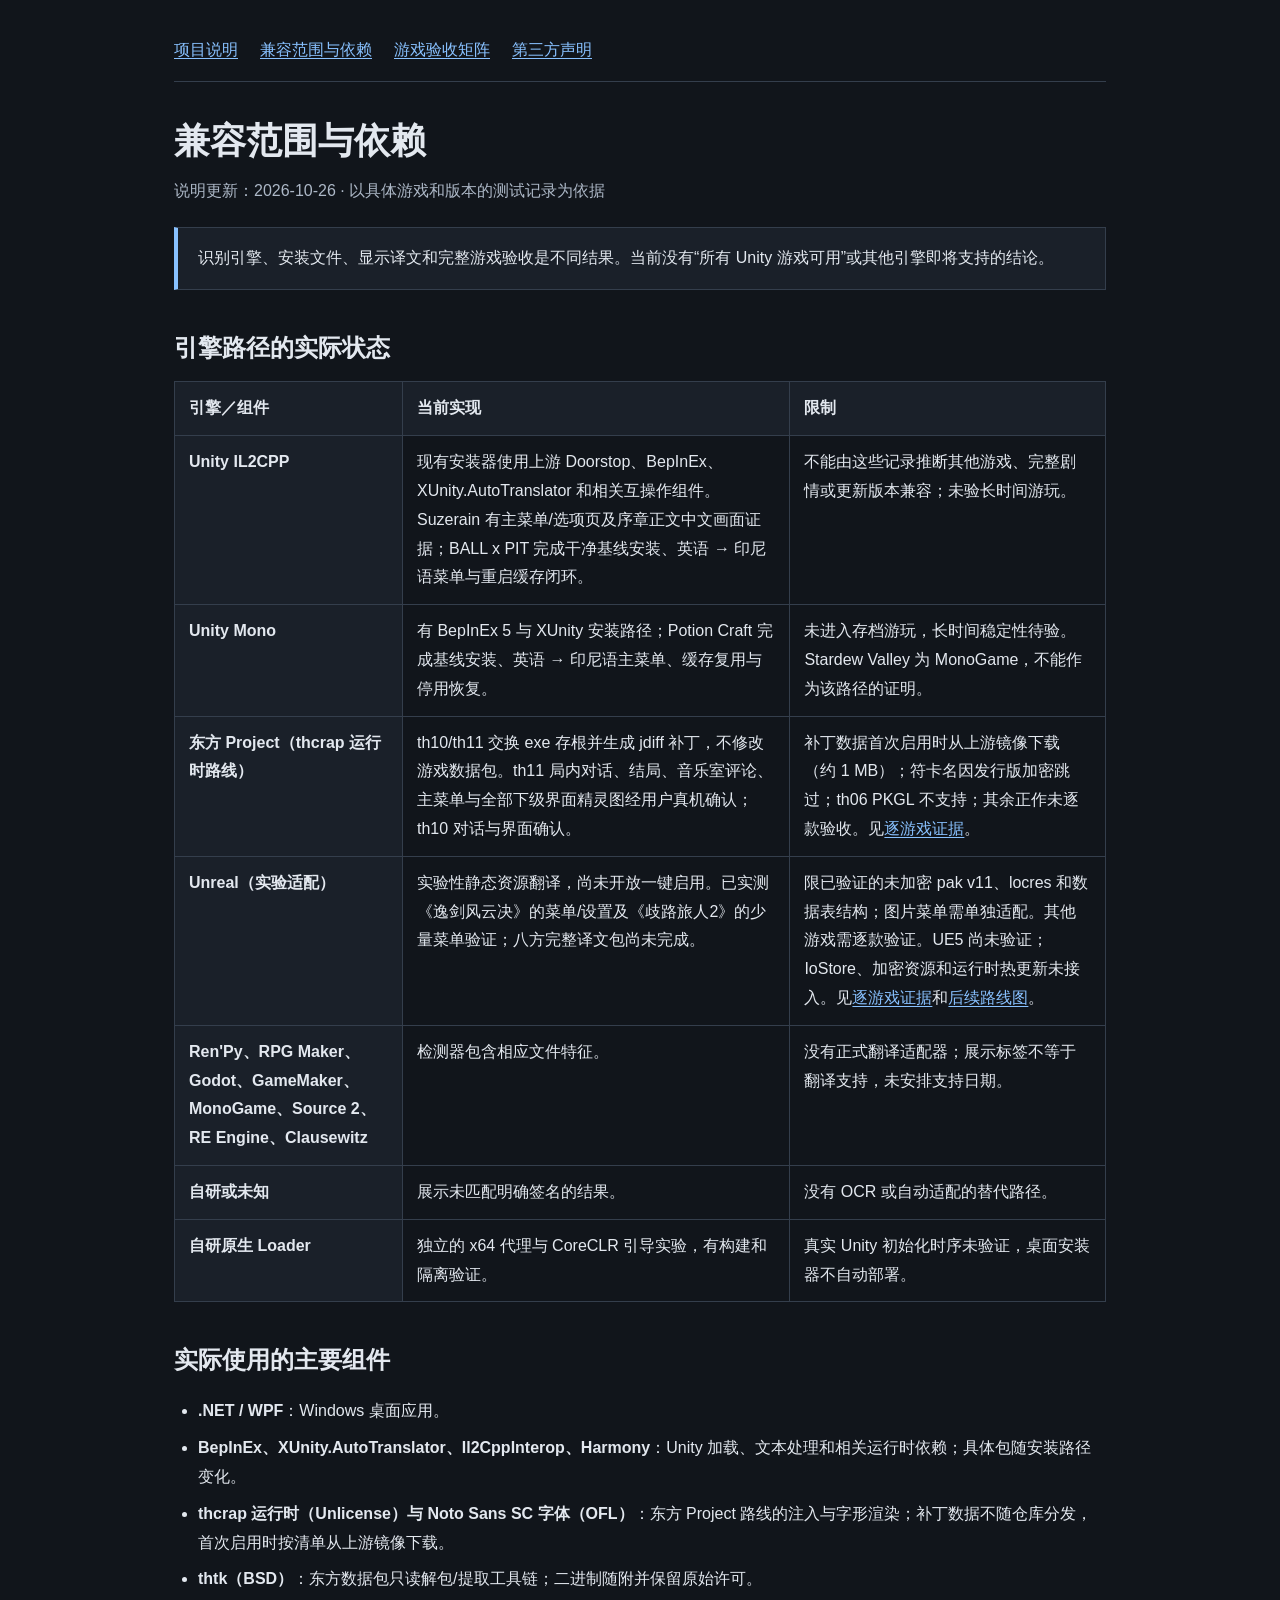
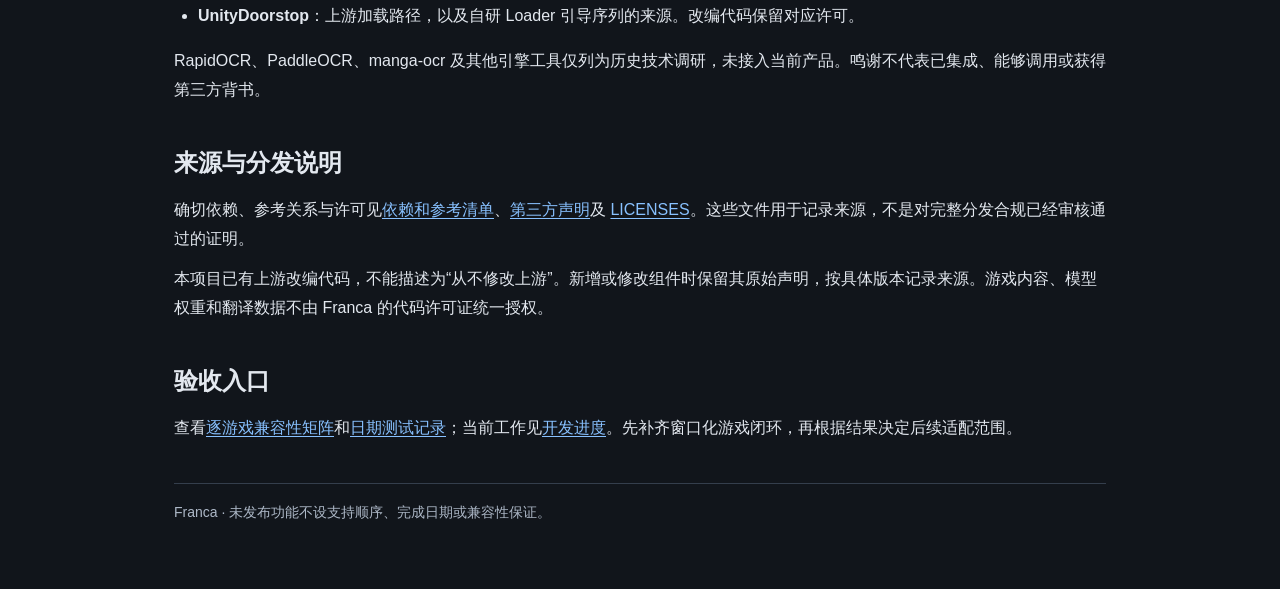
==== docs/site/engines.html @ fd07db06 "Franca v0.1 preview: game translation runtime (Unity / Touhou thcrap / Unreal experimental)" ====
<!DOCTYPE html>
<html lang="zh-CN">
<head><meta charset="UTF-8"><meta name="viewport" content="width=device-width, initial-scale=1.0"><title>Franca — 兼容范围与依赖</title><link rel="stylesheet" href="../site.css"></head>
<body><main>
<nav aria-label="文档导航"><a href="index.html">项目说明</a><a href="engines.html" aria-current="page">兼容范围与依赖</a><a href="../COMPATIBILITY.md">游戏验收矩阵</a><a href="../THIRD-PARTY-NOTICES.md">第三方声明</a></nav>
<header><h1>兼容范围与依赖</h1><p class="muted">说明更新：2026-10-26 · 以具体游戏和版本的测试记录为依据</p></header>
<div class="status">识别引擎、安装文件、显示译文和完整游戏验收是不同结果。当前没有“所有 Unity 游戏可用”或其他引擎即将支持的结论。</div>
<section><h2>引擎路径的实际状态</h2><div class="table-wrap"><table>
<thead><tr><th scope="col">引擎／组件</th><th scope="col">当前实现</th><th scope="col">限制</th></tr></thead><tbody>
<tr><th scope="row">Unity IL2CPP</th><td>现有安装器使用上游 Doorstop、BepInEx、XUnity.AutoTranslator 和相关互操作组件。Suzerain 有主菜单/选项页及序章正文中文画面证据；BALL x PIT 完成干净基线安装、英语 → 印尼语菜单与重启缓存闭环。</td><td>不能由这些记录推断其他游戏、完整剧情或更新版本兼容；未验长时间游玩。</td></tr>
<tr><th scope="row">Unity Mono</th><td>有 BepInEx 5 与 XUnity 安装路径；Potion Craft 完成基线安装、英语 → 印尼语主菜单、缓存复用与停用恢复。</td><td>未进入存档游玩，长时间稳定性待验。Stardew Valley 为 MonoGame，不能作为该路径的证明。</td></tr>
<tr><th scope="row">东方 Project（thcrap 运行时路线）</th><td>th10/th11 交换 exe 存根并生成 jdiff 补丁，不修改游戏数据包。th11 局内对话、结局、音乐室评论、主菜单与全部下级界面精灵图经用户真机确认；th10 对话与界面确认。</td><td>补丁数据首次启用时从上游镜像下载（约 1 MB）；符卡名因发行版加密跳过；th06 PKGL 不支持；其余正作未逐款验收。见<a href="../COMPATIBILITY.md">逐游戏证据</a>。</td></tr>
<tr><th scope="row">Unreal（实验适配）</th><td>实验性静态资源翻译，尚未开放一键启用。已实测《逸剑风云决》的菜单/设置及《歧路旅人2》的少量菜单验证；八方完整译文包尚未完成。</td><td>限已验证的未加密 pak v11、locres 和数据表结构；图片菜单需单独适配。其他游戏需逐款验证。UE5 尚未验证；IoStore、加密资源和运行时热更新未接入。见<a href="../COMPATIBILITY.md">逐游戏证据</a>和<a href="../UE-ADAPTATION-ROADMAP.md">后续路线图</a>。</td></tr>
<tr><th scope="row">Ren'Py、RPG Maker、Godot、GameMaker、MonoGame、Source 2、RE Engine、Clausewitz</th><td>检测器包含相应文件特征。</td><td>没有正式翻译适配器；展示标签不等于翻译支持，未安排支持日期。</td></tr>
<tr><th scope="row">自研或未知</th><td>展示未匹配明确签名的结果。</td><td>没有 OCR 或自动适配的替代路径。</td></tr>
<tr><th scope="row">自研原生 Loader</th><td>独立的 x64 代理与 CoreCLR 引导实验，有构建和隔离验证。</td><td>真实 Unity 初始化时序未验证，桌面安装器不自动部署。</td></tr>
</tbody></table></div></section>
<section><h2>实际使用的主要组件</h2><ul>
<li><strong>.NET / WPF</strong>：Windows 桌面应用。</li>
<li><strong>BepInEx、XUnity.AutoTranslator、Il2CppInterop、Harmony</strong>：Unity 加载、文本处理和相关运行时依赖；具体包随安装路径变化。</li>
<li><strong>thcrap 运行时（Unlicense）与 Noto Sans SC 字体（OFL）</strong>：东方 Project 路线的注入与字形渲染；补丁数据不随仓库分发，首次启用时按清单从上游镜像下载。</li>
<li><strong>thtk（BSD）</strong>：东方数据包只读解包/提取工具链；二进制随附并保留原始许可。</li>
<li><strong>UnityDoorstop</strong>：上游加载路径，以及自研 Loader 引导序列的来源。改编代码保留对应许可。</li>
</ul><p>RapidOCR、PaddleOCR、manga-ocr 及其他引擎工具仅列为历史技术调研，未接入当前产品。鸣谢不代表已集成、能够调用或获得第三方背书。</p></section>
<section><h2>来源与分发说明</h2><p>确切依赖、参考关系与许可见<a href="../OSS-INVENTORY.md">依赖和参考清单</a>、<a href="../THIRD-PARTY-NOTICES.md">第三方声明</a>及 <a href="../../LICENSES/">LICENSES</a>。这些文件用于记录来源，不是对完整分发合规已经审核通过的证明。</p><p>本项目已有上游改编代码，不能描述为“从不修改上游”。新增或修改组件时保留其原始声明，按具体版本记录来源。游戏内容、模型权重和翻译数据不由 Franca 的代码许可证统一授权。</p></section>
<section><h2>验收入口</h2><p>查看<a href="../COMPATIBILITY.md">逐游戏兼容性矩阵</a>和<a href="../../tests/README.md">日期测试记录</a>；当前工作见<a href="../DEVELOPMENT-PROGRESS.md">开发进度</a>。先补齐窗口化游戏闭环，再根据结果决定后续适配范围。</p></section>
<footer>Franca · 未发布功能不设支持顺序、完成日期或兼容性保证。</footer>
</main></body></html>
---- docs/site.css ----
:root{color-scheme:dark;--bg:#11151b;--panel:#1a2029;--line:#343e4c;--text:#e3e8ef;--muted:#adb8c7;--link:#88c1ff}*{box-sizing:border-box}body{margin:0;background:var(--bg);color:var(--text);font:16px/1.8 "Segoe UI","Microsoft YaHei",sans-serif}main{max-width:980px;margin:auto;padding:36px 24px 64px}nav{display:flex;flex-wrap:wrap;gap:8px 22px;border-bottom:1px solid var(--line);padding-bottom:16px}a{color:var(--link);text-underline-offset:3px}a:hover{text-decoration-thickness:2px}h1{font-size:36px;line-height:1.3;margin:36px 0 12px}h2{font-size:24px;margin:36px 0 12px}p{margin:12px 0}.muted,footer{color:var(--muted)}.status{background:var(--panel);border:1px solid var(--line);border-left:4px solid var(--link);padding:16px 20px;margin:22px 0}.table-wrap{overflow-x:auto}table{border-collapse:collapse;width:100%;min-width:620px}th,td{border:1px solid var(--line);padding:12px 14px;text-align:left;vertical-align:top}th{background:var(--panel)}ul,ol{padding-left:24px}li{margin:8px 0}code{background:var(--panel);padding:2px 5px;border-radius:3px;overflow-wrap:anywhere}footer{border-top:1px solid var(--line);margin-top:40px;padding-top:16px;font-size:14px}@media(max-width:600px){main{padding:20px 16px 40px}h1{font-size:29px}h2{font-size:21px}body{font-size:15px}.status{padding:12px 14px}}
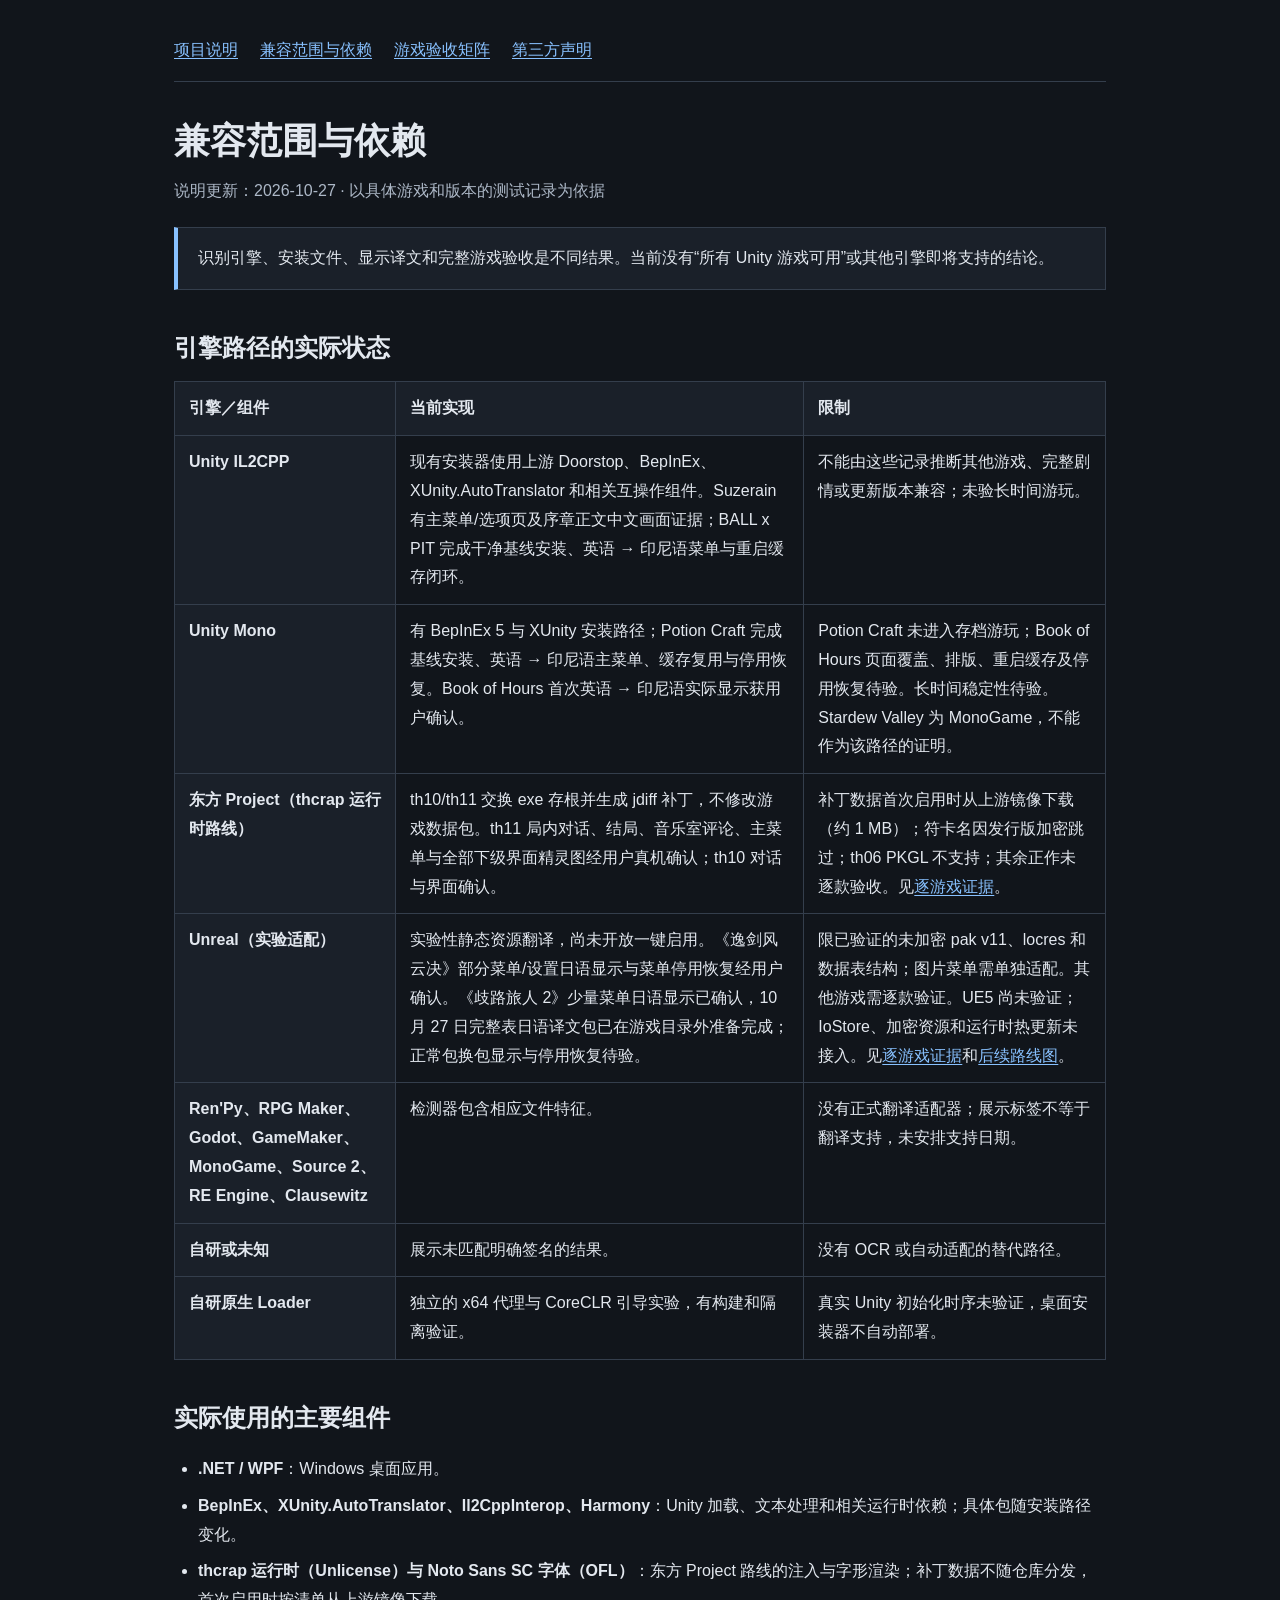
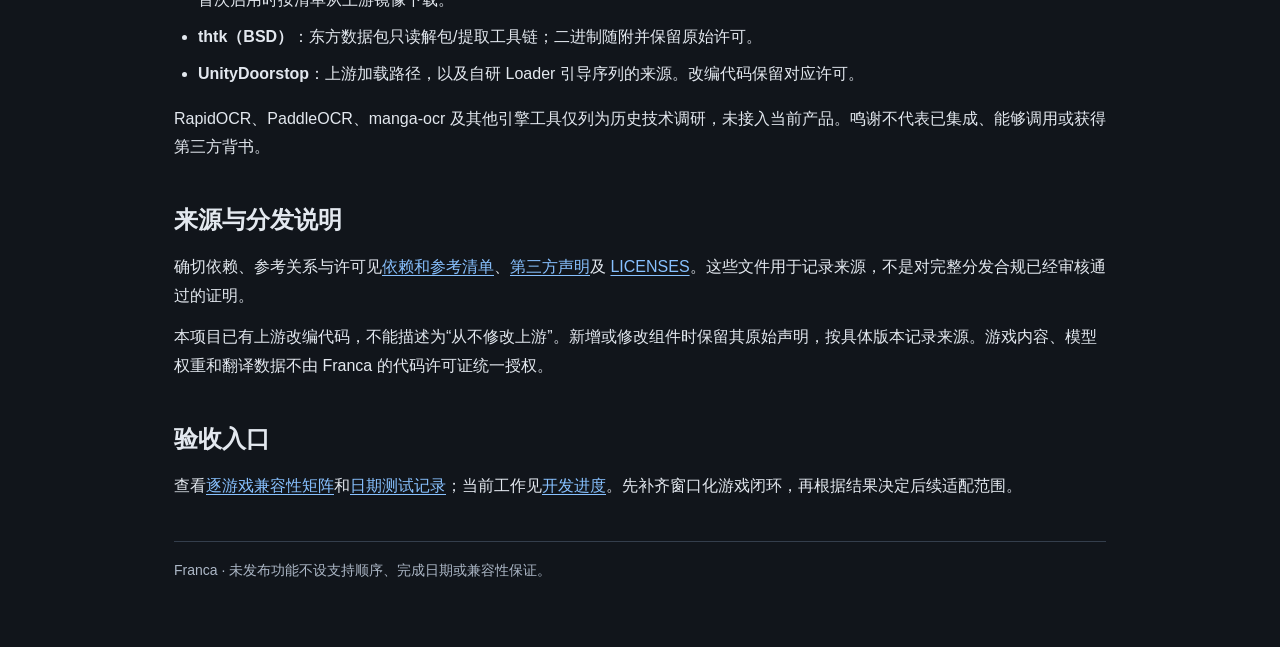
==== commit d978d95a: "docs: improve public pages and player testing feedback" ====
--- a/docs/site/engines.html
+++ b/docs/site/engines.html
@@ -3,14 +3,14 @@
 <head><meta charset="UTF-8"><meta name="viewport" content="width=device-width, initial-scale=1.0"><title>Franca — 兼容范围与依赖</title><link rel="stylesheet" href="../site.css"></head>
 <body><main>
 <nav aria-label="文档导航"><a href="index.html">项目说明</a><a href="engines.html" aria-current="page">兼容范围与依赖</a><a href="../COMPATIBILITY.md">游戏验收矩阵</a><a href="../THIRD-PARTY-NOTICES.md">第三方声明</a></nav>
-<header><h1>兼容范围与依赖</h1><p class="muted">说明更新：2026-10-26 · 以具体游戏和版本的测试记录为依据</p></header>
+<header><h1>兼容范围与依赖</h1><p class="muted">说明更新：2026-10-27 · 以具体游戏和版本的测试记录为依据</p></header>
 <div class="status">识别引擎、安装文件、显示译文和完整游戏验收是不同结果。当前没有“所有 Unity 游戏可用”或其他引擎即将支持的结论。</div>
 <section><h2>引擎路径的实际状态</h2><div class="table-wrap"><table>
 <thead><tr><th scope="col">引擎／组件</th><th scope="col">当前实现</th><th scope="col">限制</th></tr></thead><tbody>
 <tr><th scope="row">Unity IL2CPP</th><td>现有安装器使用上游 Doorstop、BepInEx、XUnity.AutoTranslator 和相关互操作组件。Suzerain 有主菜单/选项页及序章正文中文画面证据；BALL x PIT 完成干净基线安装、英语 → 印尼语菜单与重启缓存闭环。</td><td>不能由这些记录推断其他游戏、完整剧情或更新版本兼容；未验长时间游玩。</td></tr>
-<tr><th scope="row">Unity Mono</th><td>有 BepInEx 5 与 XUnity 安装路径；Potion Craft 完成基线安装、英语 → 印尼语主菜单、缓存复用与停用恢复。</td><td>未进入存档游玩，长时间稳定性待验。Stardew Valley 为 MonoGame，不能作为该路径的证明。</td></tr>
+<tr><th scope="row">Unity Mono</th><td>有 BepInEx 5 与 XUnity 安装路径；Potion Craft 完成基线安装、英语 → 印尼语主菜单、缓存复用与停用恢复。Book of Hours 首次英语 → 印尼语实际显示获用户确认。</td><td>Potion Craft 未进入存档游玩；Book of Hours 页面覆盖、排版、重启缓存及停用恢复待验。长时间稳定性待验。Stardew Valley 为 MonoGame，不能作为该路径的证明。</td></tr>
 <tr><th scope="row">东方 Project（thcrap 运行时路线）</th><td>th10/th11 交换 exe 存根并生成 jdiff 补丁，不修改游戏数据包。th11 局内对话、结局、音乐室评论、主菜单与全部下级界面精灵图经用户真机确认；th10 对话与界面确认。</td><td>补丁数据首次启用时从上游镜像下载（约 1 MB）；符卡名因发行版加密跳过；th06 PKGL 不支持；其余正作未逐款验收。见<a href="../COMPATIBILITY.md">逐游戏证据</a>。</td></tr>
-<tr><th scope="row">Unreal（实验适配）</th><td>实验性静态资源翻译，尚未开放一键启用。已实测《逸剑风云决》的菜单/设置及《歧路旅人2》的少量菜单验证；八方完整译文包尚未完成。</td><td>限已验证的未加密 pak v11、locres 和数据表结构；图片菜单需单独适配。其他游戏需逐款验证。UE5 尚未验证；IoStore、加密资源和运行时热更新未接入。见<a href="../COMPATIBILITY.md">逐游戏证据</a>和<a href="../UE-ADAPTATION-ROADMAP.md">后续路线图</a>。</td></tr>
+<tr><th scope="row">Unreal（实验适配）</th><td>实验性静态资源翻译，尚未开放一键启用。《逸剑风云决》部分菜单/设置日语显示与菜单停用恢复经用户确认。《歧路旅人 2》少量菜单日语显示已确认，10 月 27 日完整表日语译文包已在游戏目录外准备完成；正常包换包显示与停用恢复待验。</td><td>限已验证的未加密 pak v11、locres 和数据表结构；图片菜单需单独适配。其他游戏需逐款验证。UE5 尚未验证；IoStore、加密资源和运行时热更新未接入。见<a href="../COMPATIBILITY.md">逐游戏证据</a>和<a href="../UE-ADAPTATION-ROADMAP.md">后续路线图</a>。</td></tr>
 <tr><th scope="row">Ren'Py、RPG Maker、Godot、GameMaker、MonoGame、Source 2、RE Engine、Clausewitz</th><td>检测器包含相应文件特征。</td><td>没有正式翻译适配器；展示标签不等于翻译支持，未安排支持日期。</td></tr>
 <tr><th scope="row">自研或未知</th><td>展示未匹配明确签名的结果。</td><td>没有 OCR 或自动适配的替代路径。</td></tr>
 <tr><th scope="row">自研原生 Loader</th><td>独立的 x64 代理与 CoreCLR 引导实验，有构建和隔离验证。</td><td>真实 Unity 初始化时序未验证，桌面安装器不自动部署。</td></tr>
--- a/docs/site.css
+++ b/docs/site.css
@@ -1 +1,2 @@
 :root{color-scheme:dark;--bg:#11151b;--panel:#1a2029;--line:#343e4c;--text:#e3e8ef;--muted:#adb8c7;--link:#88c1ff}*{box-sizing:border-box}body{margin:0;background:var(--bg);color:var(--text);font:16px/1.8 "Segoe UI","Microsoft YaHei",sans-serif}main{max-width:980px;margin:auto;padding:36px 24px 64px}nav{display:flex;flex-wrap:wrap;gap:8px 22px;border-bottom:1px solid var(--line);padding-bottom:16px}a{color:var(--link);text-underline-offset:3px}a:hover{text-decoration-thickness:2px}h1{font-size:36px;line-height:1.3;margin:36px 0 12px}h2{font-size:24px;margin:36px 0 12px}p{margin:12px 0}.muted,footer{color:var(--muted)}.status{background:var(--panel);border:1px solid var(--line);border-left:4px solid var(--link);padding:16px 20px;margin:22px 0}.table-wrap{overflow-x:auto}table{border-collapse:collapse;width:100%;min-width:620px}th,td{border:1px solid var(--line);padding:12px 14px;text-align:left;vertical-align:top}th{background:var(--panel)}ul,ol{padding-left:24px}li{margin:8px 0}code{background:var(--panel);padding:2px 5px;border-radius:3px;overflow-wrap:anywhere}footer{border-top:1px solid var(--line);margin-top:40px;padding-top:16px;font-size:14px}@media(max-width:600px){main{padding:20px 16px 40px}h1{font-size:29px}h2{font-size:21px}body{font-size:15px}.status{padding:12px 14px}}
+:root{--accent:#badb9a}html{scroll-behavior:smooth}a:focus-visible{outline:3px solid var(--accent);outline-offset:5px}.hero{padding:40px 0 24px}.hero h1{margin:12px 0;font-size:48px}.hero h1 span{display:block;max-width:720px;font-size:32px;margin-top:12px}.brand{float:right;image-rendering:pixelated}.eyebrow{color:var(--accent);font-size:14px;letter-spacing:.08em}.intro{max-width:650px;font-size:19px}.actions{display:flex;flex-wrap:wrap;gap:12px;margin:24px 0}.button{display:inline-block;padding:9px 17px;border:1px solid var(--line);border-radius:8px;background:var(--panel);text-decoration:none;font-weight:600}.button:hover{border-color:var(--link)}.button.primary{background:var(--accent);color:#17211a;border-color:var(--accent)}.overview{display:grid;grid-template-columns:repeat(3,minmax(0,1fr));gap:16px}.overview article{background:var(--panel);padding:18px;border:1px solid var(--line);border-radius:12px}.overview h2{font-size:19px;margin:0 0 8px}.overview p{margin:0;color:var(--muted)}section[id]{scroll-margin-top:24px}.status h2{margin-top:0}@media(max-width:600px){.hero{padding-top:24px}.hero h1{font-size:38px}.hero h1 span{font-size:26px}.brand{width:64px;height:64px}.overview{grid-template-columns:1fr}.intro{font-size:17px}}@media(prefers-reduced-motion:reduce){html{scroll-behavior:auto}}
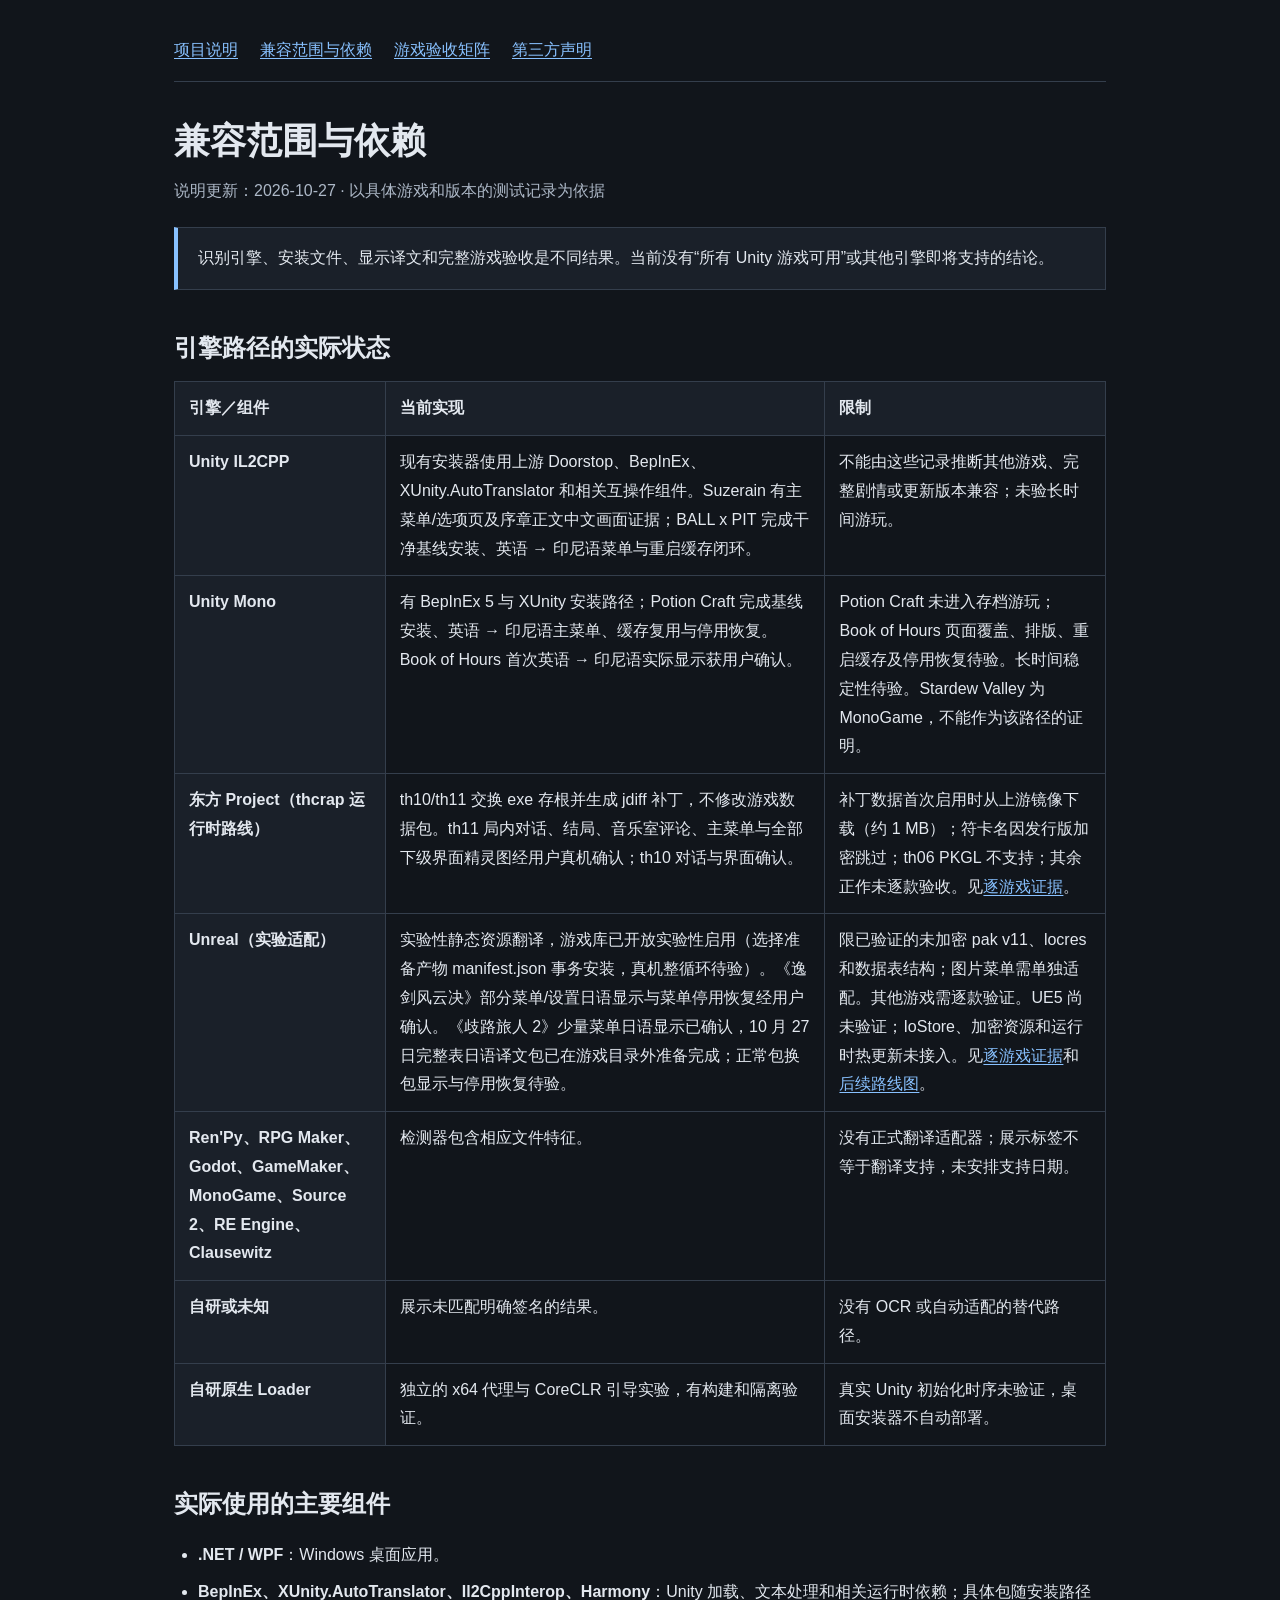
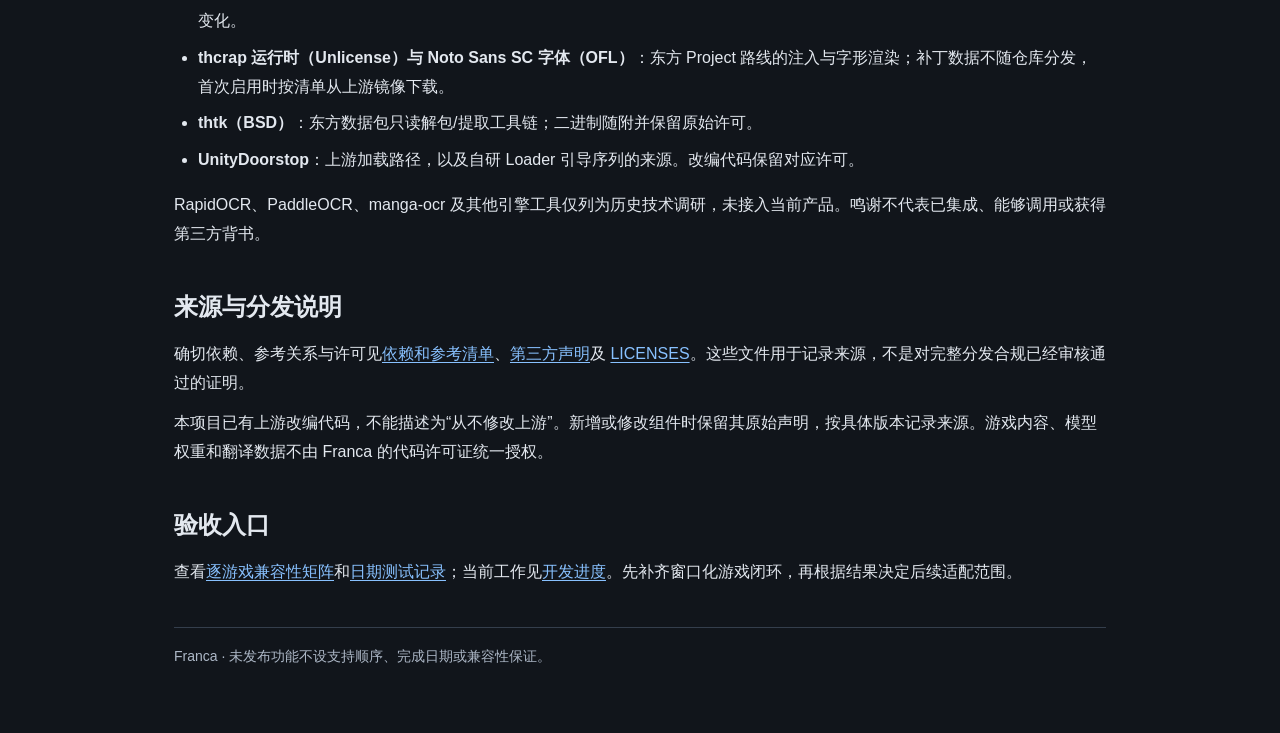
==== commit 5409d1ea: "release: Franca0.1-1103 发布（UE 启用入口 + 实验适配徽标 + 代理设置） - csproj 版本 0.1.20261103 / Franca0.1-1103；Releas" ====
--- a/docs/site/engines.html
+++ b/docs/site/engines.html
@@ -10,7 +10,7 @@
 <tr><th scope="row">Unity IL2CPP</th><td>现有安装器使用上游 Doorstop、BepInEx、XUnity.AutoTranslator 和相关互操作组件。Suzerain 有主菜单/选项页及序章正文中文画面证据；BALL x PIT 完成干净基线安装、英语 → 印尼语菜单与重启缓存闭环。</td><td>不能由这些记录推断其他游戏、完整剧情或更新版本兼容；未验长时间游玩。</td></tr>
 <tr><th scope="row">Unity Mono</th><td>有 BepInEx 5 与 XUnity 安装路径；Potion Craft 完成基线安装、英语 → 印尼语主菜单、缓存复用与停用恢复。Book of Hours 首次英语 → 印尼语实际显示获用户确认。</td><td>Potion Craft 未进入存档游玩；Book of Hours 页面覆盖、排版、重启缓存及停用恢复待验。长时间稳定性待验。Stardew Valley 为 MonoGame，不能作为该路径的证明。</td></tr>
 <tr><th scope="row">东方 Project（thcrap 运行时路线）</th><td>th10/th11 交换 exe 存根并生成 jdiff 补丁，不修改游戏数据包。th11 局内对话、结局、音乐室评论、主菜单与全部下级界面精灵图经用户真机确认；th10 对话与界面确认。</td><td>补丁数据首次启用时从上游镜像下载（约 1 MB）；符卡名因发行版加密跳过；th06 PKGL 不支持；其余正作未逐款验收。见<a href="../COMPATIBILITY.md">逐游戏证据</a>。</td></tr>
-<tr><th scope="row">Unreal（实验适配）</th><td>实验性静态资源翻译，尚未开放一键启用。《逸剑风云决》部分菜单/设置日语显示与菜单停用恢复经用户确认。《歧路旅人 2》少量菜单日语显示已确认，10 月 27 日完整表日语译文包已在游戏目录外准备完成；正常包换包显示与停用恢复待验。</td><td>限已验证的未加密 pak v11、locres 和数据表结构；图片菜单需单独适配。其他游戏需逐款验证。UE5 尚未验证；IoStore、加密资源和运行时热更新未接入。见<a href="../COMPATIBILITY.md">逐游戏证据</a>和<a href="../UE-ADAPTATION-ROADMAP.md">后续路线图</a>。</td></tr>
+<tr><th scope="row">Unreal（实验适配）</th><td>实验性静态资源翻译，游戏库已开放实验性启用（选择准备产物 manifest.json 事务安装，真机整循环待验）。《逸剑风云决》部分菜单/设置日语显示与菜单停用恢复经用户确认。《歧路旅人 2》少量菜单日语显示已确认，10 月 27 日完整表日语译文包已在游戏目录外准备完成；正常包换包显示与停用恢复待验。</td><td>限已验证的未加密 pak v11、locres 和数据表结构；图片菜单需单独适配。其他游戏需逐款验证。UE5 尚未验证；IoStore、加密资源和运行时热更新未接入。见<a href="../COMPATIBILITY.md">逐游戏证据</a>和<a href="../UE-ADAPTATION-ROADMAP.md">后续路线图</a>。</td></tr>
 <tr><th scope="row">Ren'Py、RPG Maker、Godot、GameMaker、MonoGame、Source 2、RE Engine、Clausewitz</th><td>检测器包含相应文件特征。</td><td>没有正式翻译适配器；展示标签不等于翻译支持，未安排支持日期。</td></tr>
 <tr><th scope="row">自研或未知</th><td>展示未匹配明确签名的结果。</td><td>没有 OCR 或自动适配的替代路径。</td></tr>
 <tr><th scope="row">自研原生 Loader</th><td>独立的 x64 代理与 CoreCLR 引导实验，有构建和隔离验证。</td><td>真实 Unity 初始化时序未验证，桌面安装器不自动部署。</td></tr>
